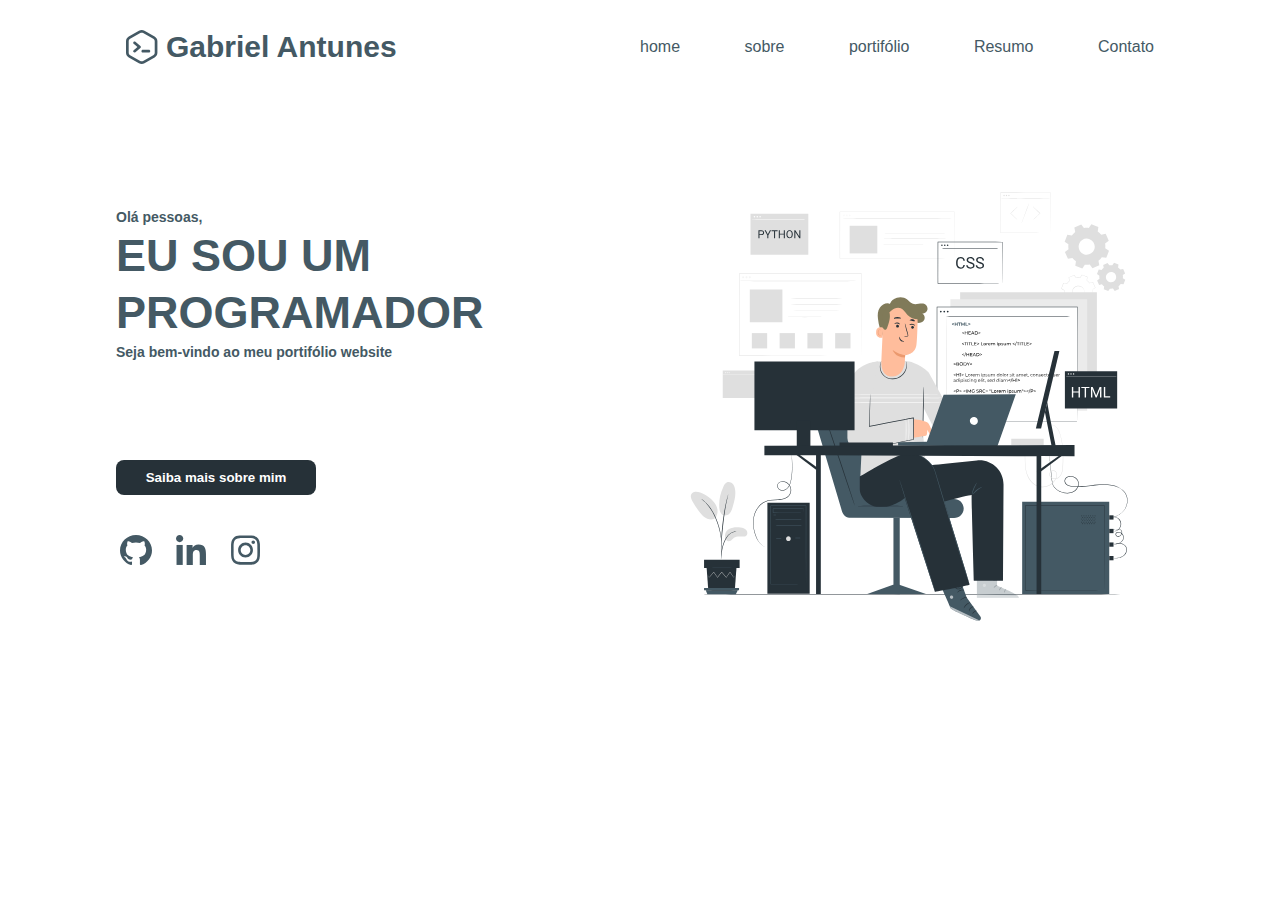
==== index.html @ 00f4fb03 "primeira etapa do portifólio" ====
<!DOCTYPE html>
<html lang="pt-br">
<head>
    <meta charset="UTF-8">
    <meta name="viewport" content="width=device-width, initial-scale=1.0">
    <link rel="stylesheet" href="style.css">
    <title>GabrielDEV</title>
</head>

<body>

    <div class="page">
        <div class="container">
            <header>
                <div class="nome-pessoal">
                    <p>Gabriel Antunes</p>
                </div>
                <div class="menus">
                    <a href="#">home</a>
                    <a href="#">sobre</a>
                    <a href="#">portifólio</a>
                    <a href="#">Resumo</a>
                    <a href="#">Contato</a>
                </div>
            </header>

            <main>

                <section id="home">
        
                    <div id="textos" class="divisor">
                        <p class="small-color">Olá pessoas,</p>
                        <p class="bold-big">EU SOU UM</p>
                        <p class="bold-big">PROGRAMADOR</p>
                        <p class="small-color">Seja bem-vindo ao meu portifólio website</p>

                        <div class="acessos">
                            <button id="aboutme-button">Saiba mais sobre mim</button>
                            <div class="social">
                            
                                <div class="git">
                                </div>
                                <div class="linkedin">
                                </div>
                                <div class="insta">
                            
                                </div>
                            </div>
                        </div>
                    </div>

                    <div id="arte-home" class="divisor">

                    </div>
        
                </section>
        
            </main>
        </div>
    </div>
    
</body>

</html>
---- style.css ----
* {
    margin: 0;
    padding: 0;
    font-family: Arial, Helvetica, sans-serif;
}

@keyframes animacaoHome {
    0%{left: -200px;}
    100%{left: 0;}
}

@keyframes corBotao {
    0%{background-color: #263138;}
    100%{background-color: #263138cf;}
}

.page {
    width: 100%;
    height: 100vh;
    display: flex;
    align-items: center;
    justify-content: center;
    overflow: hidden;
    position: absolute;
    animation-name: animacaoHome;
    animation-duration: 1s;
}

.container {
    width: 85%;
    height: 100vh;
}

header {
    display: flex;
    justify-content: space-around;
    margin: 30px;
    align-items: center;
}

.nome-pessoal {
    width: 50%;
    font-weight: bold;
    color: #445964;
}

.nome-pessoal p {
    background-image: url('img/Group.svg');
    background-repeat: no-repeat;
    background-position: 0%;
    background-size: auto 100%;
    padding-left: 40px;
    font-size: 30px;
}

.menus {
    width: 50%;
    display: flex;
    justify-content: space-between;
    flex-wrap: wrap;
}

.menus a {
    color: #445964;
    text-decoration: none;
}

.menus a:hover {
    color: #3d8bb6;
}

#home {
    width: 100%;
    height: 100vh;
    display: flex;
    justify-content: space-between;
    margin-top: 120px;
}

.divisor {
    width: 50%;
    height: 400px;
    padding: 20px;
}

.divisor p {
    margin-top: 5px;
}

#arte-home {
    background-image: url('img/Home_art.svg');
    background-position: center;
    background-size: auto 100%;
    background-repeat: no-repeat;
}

.bold-big {
    font-weight: bold;
    font-size: 45px;
    color: #445964;
}

.small-color {
    color: #445964;
    font-weight: 550;
    font-size: 14px;
}

.divisor button {
    padding: 10px;
    border: none;
    border-radius: 8px;
    background-color: #263138;
    color: white;
    font-weight: bold;
    width: 200px;
    margin-top: 100px;
    cursor: pointer;
}

.divisor button:hover {
    background-color: #263138cf;
    transform: scale(1.01);
    animation-name: corBotao;
    animation-duration: 1s;
}

.social {
    width: 150px;
    height: 50px;
    margin-top: 40px;
    display: flex;
    justify-content: space-between;
}

.social:hover {
    transform: scale(1.01);
}

.git {
    width: 40px;
    height: 30px;
    background-image: url('img/Git.svg');
    background-position: center;
    background-repeat: no-repeat;
    background-size: auto 100%;
    cursor: pointer;
}

.git:hover {
    transform: scale(1.09);
}

.linkedin {
    width: 40px;
    height: 30px;
    background-image: url('img/Linkedin.svg');
    background-position: center;
    background-repeat: no-repeat;
    background-size: auto 100%;
    cursor: pointer;
}

.linkedin:hover {
    transform: scale(1.09);
}

.insta {
    width: 40px;
    height: 30px;
    background-image: url('img/Instagram.svg');
    background-position: center;
    background-repeat: no-repeat;
    background-size: auto 100%;
    cursor: pointer;
}

.insta:hover {
    transform: scale(1.09);
}

@media only screen and (max-width: 600px) {
    #textos {
        width: 100%;
        background-position: center;
        background-size: auto 100%;
        background-repeat: no-repeat;
    }

    .container {
        width: 100%;
    }

    header {
        flex-direction: column;
    }

    .nome-pessoal {
        width: 100%;
        text-align: center;
    }

    .nome-pessoal p {
        font-size: 20px;
        background-position: 20%;
    }

    .menus {
        width: 100%;
        font-size: 12px;
        margin-top: 20px;
    }

    #home {
        flex-direction: column;
        margin-top: 20px;
    }

    .bold-big {
        font-size: 40px;
    }

    #arte-home {
        position: absolute;
        top: 60%;
        left: 50%;
        transform: translate(-50%, -50%);
        width: 100%;
        height: 220px;
        background-position: 20%;
    }

    .acessos {
        position: absolute;
        bottom: 0px;
    }
}
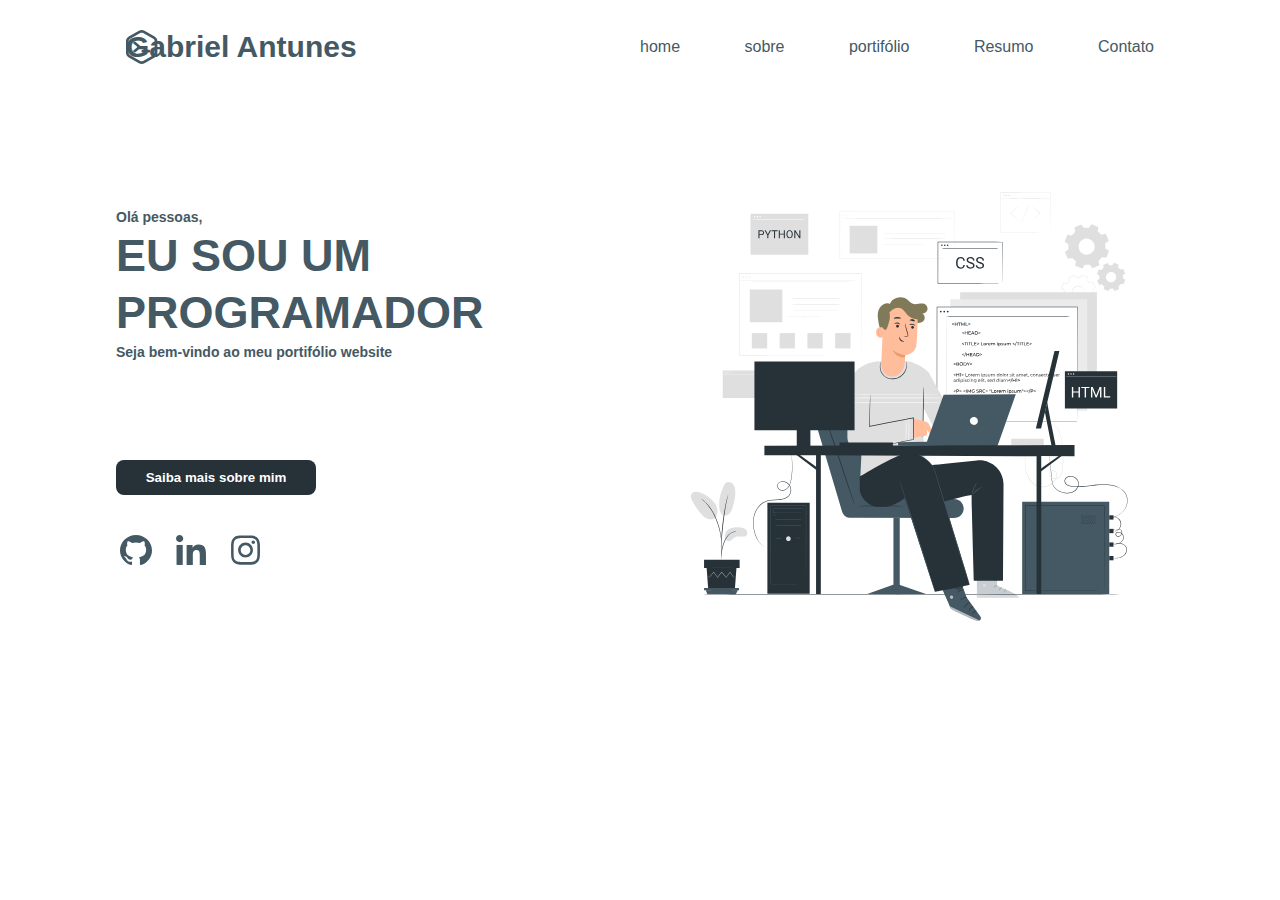
==== commit f6c24bf0: "Adição do Portifólio" ====
--- a/index.html
+++ b/index.html
@@ -1,5 +1,5 @@
 <!DOCTYPE html>
-<html lang="pt-br">
+<html lang="en">
 <head>
     <meta charset="UTF-8">
     <meta name="viewport" content="width=device-width, initial-scale=1.0">
@@ -16,9 +16,9 @@
                     <p>Gabriel Antunes</p>
                 </div>
                 <div class="menus">
-                    <a href="#">home</a>
-                    <a href="#">sobre</a>
-                    <a href="#">portifólio</a>
+                    <a href="index.html">home</a>
+                    <a href="sobre/index.html">sobre</a>
+                    <a href="portifolio/index.html">portifólio</a>
                     <a href="#">Resumo</a>
                     <a href="#">Contato</a>
                 </div>
@@ -53,11 +53,34 @@
 
                     </div>
         
-                </section>
-        
+                </section>        
             </main>
         </div>
     </div>
+
+    <script>
+
+        const botaoSobreMim = document.querySelector('#aboutme-button');
+        const git = document.querySelector('.git');
+        const linkedin = document.querySelector('.linkedin');
+        const insta = document.querySelector('.insta');
+
+        botaoSobreMim.addEventListener('click', function(){
+            window.location.href = 'sobre/index.html'
+        })
+
+        git.addEventListener('click', function(){
+            window.open('https://github.com/uobiel', '_blank')
+        })
+        
+        linkedin.addEventListener('click', function(){
+            window.open('https://www.linkedin.com/in/gabriel-antunes-873531208/', '_blank')
+        })
+        
+        insta.addEventListener('click', function(){
+            window.open('https://www.instagram.com/uobiel/', '_blank')
+        })
+    </script>
     
 </body>
 
--- a/style.css
+++ b/style.css
@@ -20,10 +20,10 @@
     display: flex;
     align-items: center;
     justify-content: center;
-    overflow: hidden;
     position: absolute;
     animation-name: animacaoHome;
     animation-duration: 1s;
+    overflow: hidden;
 }
 
 .container {
@@ -45,11 +45,10 @@
 }
 
 .nome-pessoal p {
-    background-image: url('img/Group.svg');
+    background-image: url('../img/Group.svg');
     background-repeat: no-repeat;
     background-position: 0%;
     background-size: auto 100%;
-    padding-left: 40px;
     font-size: 30px;
 }
 
@@ -179,7 +178,7 @@
     transform: scale(1.09);
 }
 
-@media only screen and (max-width: 600px) {
+@media only screen and (max-width: 700px) {
     #textos {
         width: 100%;
         background-position: center;
@@ -234,4 +233,5 @@
         position: absolute;
         bottom: 0px;
     }
-}+}
+
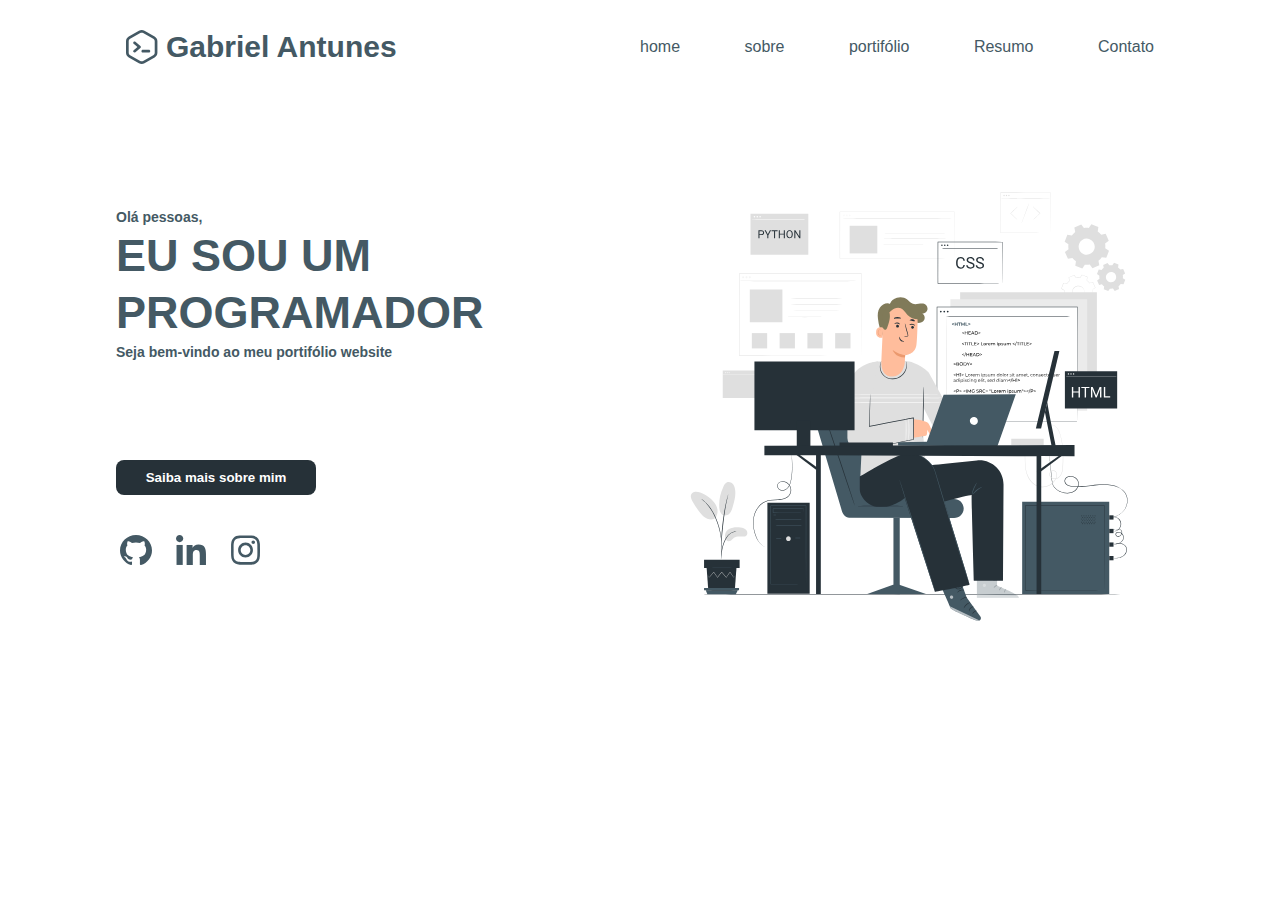
==== commit 60b8bdbc: "ajustes" ====
--- a/index.html
+++ b/index.html
@@ -4,6 +4,7 @@
     <meta charset="UTF-8">
     <meta name="viewport" content="width=device-width, initial-scale=1.0">
     <link rel="stylesheet" href="style.css">
+    <link rel="shortcut icon" href="img/pesquisa.png" type="image/x-icon">
     <title>GabrielDEV</title>
 </head>
 
--- a/style.css
+++ b/style.css
@@ -49,6 +49,7 @@
     background-repeat: no-repeat;
     background-position: 0%;
     background-size: auto 100%;
+    padding-left: 40px;
     font-size: 30px;
 }
 
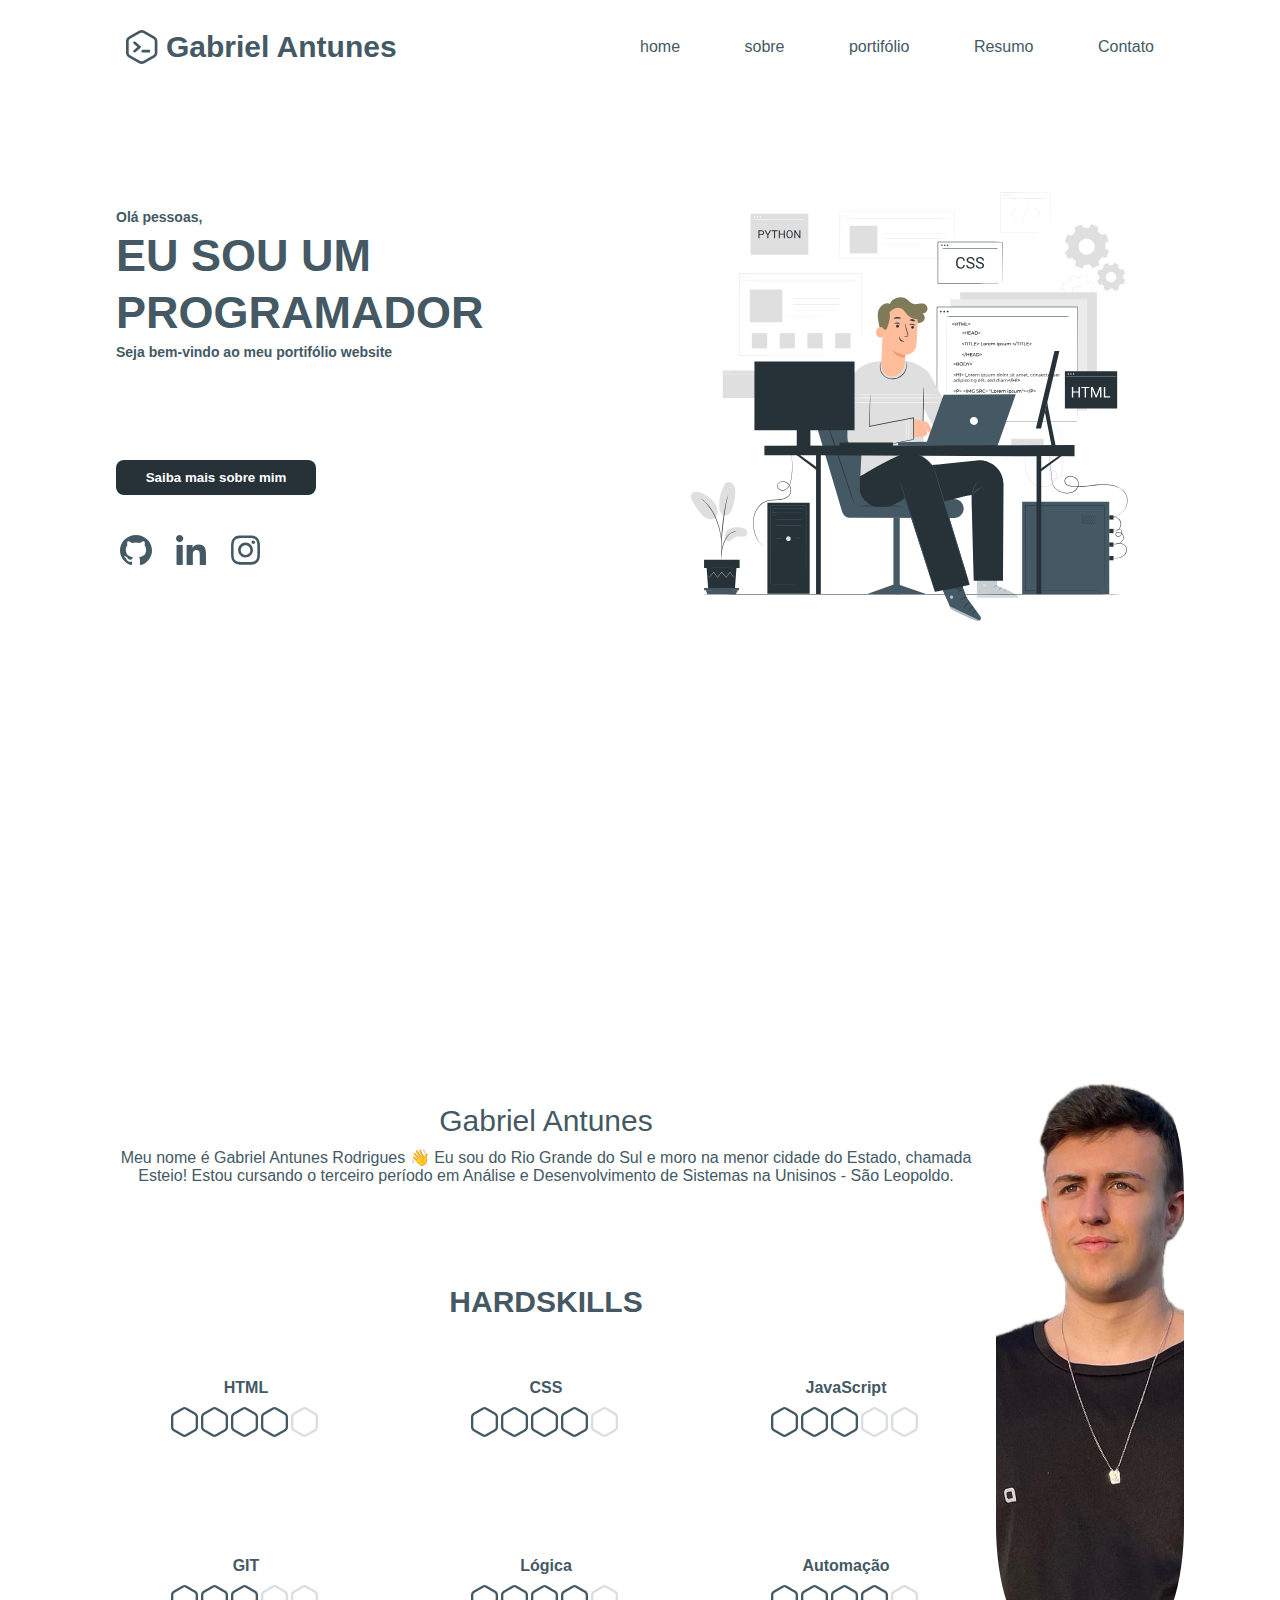
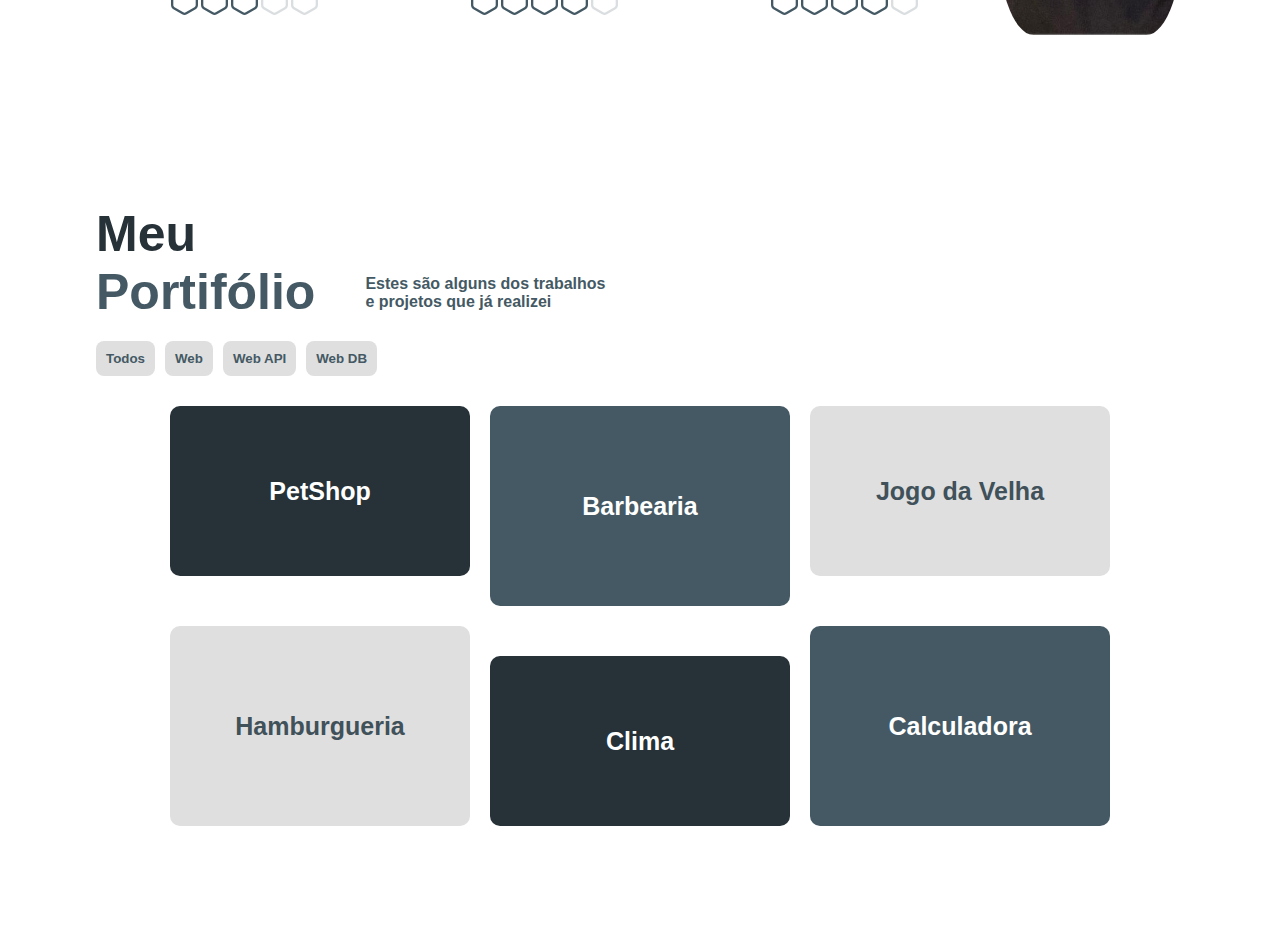
==== commit 91b6333e: "Ajuste onePage" ====
--- a/index.html
+++ b/index.html
@@ -17,9 +17,9 @@
                     <p>Gabriel Antunes</p>
                 </div>
                 <div class="menus">
-                    <a href="index.html">home</a>
-                    <a href="sobre/index.html">sobre</a>
-                    <a href="portifolio/index.html">portifólio</a>
+                    <a href="#">home</a>
+                    <a href="#">sobre</a>
+                    <a href="#">portifólio</a>
                     <a href="#">Resumo</a>
                     <a href="#">Contato</a>
                 </div>
@@ -56,33 +56,174 @@
         
                 </section>        
             </main>
+
+            <section id="about-me">
+
+                <div class="my-foto-responsiva">
+                    
+                </div>
+    
+                <div class="texto-sobre-mim">
+    
+                    <div class="text">
+                        <p id="my-name">Gabriel Antunes</p>
+                        <p>Meu nome é Gabriel Antunes Rodrigues 👋
+                            Eu sou do Rio Grande do Sul e moro na menor cidade do Estado, chamada Esteio! Estou cursando o terceiro período em Análise e Desenvolvimento de Sistemas na Unisinos - São Leopoldo.</p>
+                    </div>
+    
+                    <div id="hard-skills">
+                        <div class="linha">
+                            <p class="hardskills">HARDSKILLS</p>
+                        </div>
+                        <div class="linha">
+    
+                            <div class="container-skill">
+                                <div class="nome-skill">
+                                    <p>HTML</p>
+                                </div>
+                                <div class="level-skill skill1">
+                                    <div class="lvl1"></div>
+                                    <div class="lvl2"></div>
+                                    <div class="lvl3"></div>
+                                    <div class="lvl4"></div>
+                                    <div class="lvl5"></div>
+                                </div>
+                            </div>
+    
+                            <div class="container-skill">
+                                <div class="nome-skill">
+                                    <p>CSS</p>
+                                </div>
+                                <div class="level-skill skill2">
+                                    <div class="lvl1"></div>
+                                    <div class="lvl2"></div>
+                                    <div class="lvl3"></div>
+                                    <div class="lvl4"></div>
+                                    <div class="lvl5"></div>
+                                </div>
+                            </div>
+    
+                            <div class="container-skill">
+                                <div class="nome-skill">
+                                    <p>JavaScript</p>
+                                </div>
+                                <div class="level-skill skill3">
+                                    <div class="lvl1"></div>
+                                    <div class="lvl2"></div>
+                                    <div class="lvl3"></div>
+                                    <div class="lvl4"></div>
+                                    <div class="lvl5"></div>
+                                </div>
+                            </div>
+    
+                        </div>
+    
+    
+                        <div class="linha">
+    
+                            <div class="container-skill">
+                                <div class="nome-skill">
+                                    <p>GIT</p>
+                                </div>
+                                <div class="level-skill skill4">
+                                    <div class="lvl1"></div>
+                                    <div class="lvl2"></div>
+                                    <div class="lvl3"></div>
+                                    <div class="lvl4"></div>
+                                    <div class="lvl5"></div>
+                                </div>
+                            </div>
+    
+                            <div class="container-skill">
+                                <div class="nome-skill">
+                                    <p>Lógica</p>
+                                </div>
+                                <div class="level-skill skill5">
+                                    <div class="lvl1"></div>
+                                    <div class="lvl2"></div>
+                                    <div class="lvl3"></div>
+                                    <div class="lvl4"></div>
+                                    <div class="lvl5"></div>
+                                </div>
+                            </div>
+    
+                            <div class="container-skill">
+                                <div class="nome-skill">
+                                    <p>Automação</p>
+                                </div>
+                                <div class="level-skill skill6">
+                                    <div class="lvl1"></div>
+                                    <div class="lvl2"></div>
+                                    <div class="lvl3"></div>
+                                    <div class="lvl4"></div>
+                                    <div class="lvl5"></div>
+                                </div>
+                            </div>
+    
+                        </div>
+    
+                    </div>
+                </div>
+
+                <div class="container-foto">
+                    <div class="photo">
+                    </div>
+                </div>
+    
+            </section>
+
+            <section id="portifolio">
+                <div class="container-header">
+                    <div class="text">
+                        <p class="big-size">Meu</p>
+                        <p class="text-cor">Portifólio</p>
+                    </div>
+                    <div class="text-projetos">
+                        <p>Estes são alguns dos trabalhos e  projetos que já realizei</p>
+                    </div>
+                </div>
+
+                <div class="opcoes-projetos">
+                    <button>Todos</button>
+                    <button>Web</button>
+                    <button>Web API</button>
+                    <button>Web DB</button>
+                </div>
+
+
+                <div class="container-cards">
+
+                    <div class="linha-topo">
+                        <div id="card1" class="cardM dark">
+                            <p>PetShop</p>
+                        </div>
+                        <div id="card2" class="card gray">
+                            <p>Barbearia</p>
+                        </div>
+                        <div id="card3" class="cardM soft">
+                            <p>Jogo da Velha</p>
+                        </div>
+                    </div>
+
+                    <div class="linha-baixo">
+                        <div id="card4" class="card soft">
+                            <p>Hamburgueria</p>
+                        </div>
+                        <div id="card5" class="cardM dark">
+                            <p>Clima</p>
+                        </div>
+                        <div id="card6" class="card gray">
+                            <p>Calculadora</p>
+                        </div>
+                    </div>
+
+                </div>
+
+            </section>        
         </div>
     </div>
-
-    <script>
-
-        const botaoSobreMim = document.querySelector('#aboutme-button');
-        const git = document.querySelector('.git');
-        const linkedin = document.querySelector('.linkedin');
-        const insta = document.querySelector('.insta');
-
-        botaoSobreMim.addEventListener('click', function(){
-            window.location.href = 'sobre/index.html'
-        })
-
-        git.addEventListener('click', function(){
-            window.open('https://github.com/uobiel', '_blank')
-        })
-        
-        linkedin.addEventListener('click', function(){
-            window.open('https://www.linkedin.com/in/gabriel-antunes-873531208/', '_blank')
-        })
-        
-        insta.addEventListener('click', function(){
-            window.open('https://www.instagram.com/uobiel/', '_blank')
-        })
-    </script>
-    
+    
+    <script src="script.js"></script>
 </body>
 
 </html>--- a/style.css
+++ b/style.css
@@ -23,7 +23,6 @@
     position: absolute;
     animation-name: animacaoHome;
     animation-duration: 1s;
-    overflow: hidden;
 }
 
 .container {
@@ -236,3 +235,236 @@
     }
 }
 
+#about-me {
+    width: 100%;
+    display: flex;
+    flex-direction: row;
+    margin-bottom: 200px;
+}
+
+#about-me .container-foto {
+    width: 100%;
+    display: flex;
+    justify-content: center;
+}
+
+#about-me .photo {
+    width: 100%;
+    height: auto;
+    background-image: url('../img/my-foto.jpg');
+    background-repeat: no-repeat;
+    background-position: center;
+    background-size: auto 100%;
+    margin-bottom: 50px;
+    border-radius: 20%;
+}
+
+#about-me #my-name {
+    margin-bottom: 10px;
+    font-size: 30px;
+    color: #445964;
+}
+
+#about-me #hard-skills {
+    margin-top: 100px;
+}
+
+#about-me .linha {
+    display: flex;
+    width: 100%;
+    justify-content: space-around;
+    text-align: center;
+    color: #445964;
+    font-weight: bold;
+}
+
+#about-me .level-skill {
+    width: 200px;
+    height: 50px;
+    display: flex;
+    justify-content: center;
+}
+
+#about-me .container-skill {
+    margin: 50px;
+}
+
+.skill1 .lvl1, .skill1 .lvl2,.skill1 .lvl3, .skill1 .lvl4, 
+.skill2 .lvl1, .skill2 .lvl2,.skill2 .lvl3, .skill2 .lvl4,
+.skill3 .lvl1, .skill3 .lvl2,.skill3 .lvl3,
+.skill4 .lvl1, .skill4 .lvl2, .skill4 .lvl3,.skill4 .lvl4,
+.skill5 .lvl1, .skill5 .lvl2, .skill5 .lvl3,.skill5 .lvl4,
+.skill6 .lvl1, .skill6 .lvl2, .skill6 .lvl3,.skill6 .lvl4 {
+    width: 30px;
+    height: 30px;
+    background-image: url('../img/linhaOK.svg');
+    background-size: auto 100%;
+    background-repeat: no-repeat;
+}
+
+.skill1 .lvl5, 
+.skill2 .lvl5, 
+.skill3 .lvl4, .skill3 .lvl5,
+.skill4 .lvl5, .skill4 .lvl4,
+.skill5 .lvl5,
+.skill6 .lvl5 {
+    width: 30px;
+    height: 30px;
+    background-image: url('../img/linhaNOK.svg');
+    background-size: auto 100%;
+    background-repeat: no-repeat;
+}
+
+#about-me .texto-sobre-mim {
+    text-align: justify;
+}
+
+#about-me .text {
+    margin-top: 20px;
+    width: 100%;
+    text-align: center;
+    color: #445964;
+}
+
+#about-me .hardskills {
+    font-size: 30px;
+    margin-bottom: 10px;
+    font-weight: bold;
+    color: #445964;
+}
+
+
+#about-me .nome-skill {
+    margin-bottom: 10px;
+}
+
+#portifolio .text {
+    font-weight: bold;
+    color: #263138;
+    margin-right: 50px;
+}
+
+#portifolio .big-size {
+    font-size: 50px;
+}
+
+#portifolio .text-cor {
+    color: #445964;
+    font-size: 50px;
+}
+
+#portifolio .text-projetos {
+    width: 250px;
+    color: #445964;
+    font-weight: bold;
+    margin-top: 70px;
+}
+
+#portifolio .texto-buttons {
+    position: relative;
+    top: -100px;
+    left: 90px;
+}
+
+#portifolio .container-header, #portifolio  .opcoes-projetos {
+    display: flex;
+    position: relative;
+    top: -80px;
+    margin-top: 50px;
+}
+
+#portifolio .opcoes-projetos {
+    margin-top: 20px;
+}
+
+#portifolio .opcoes-projetos button {
+    padding: 10px;
+    border-radius: 8px;
+    border: none;
+    background-color: #DFDFDF;
+    color: #445964;
+    font-weight: bold;
+    cursor: pointer;
+    margin-right: 10px;
+}
+
+#portifolio .opcoes-projetos button:hover {
+    background-color: #445964;
+    color: white;
+}
+
+#portifolio .container-cards {
+    width: 100%;
+    margin-top: 10px;
+    display: flex;
+    justify-content: center;
+    align-items: center;
+    flex-direction: column;
+    margin-top: 40px;
+    position: relative;
+    top: -100px;
+}
+
+#portifolio .linha-topo {
+    width: 100%;
+    height: 50%;
+    display: flex;
+    justify-content: center;
+}
+
+#portifolio .linha-baixo {
+    width: 100%;
+    height: 50%;
+    display: flex;
+    justify-content: center;
+    align-items: end;
+}
+
+#portifolio .card {
+    width: 300px;
+    height: 200px;
+    border-radius: 10px;
+    margin: 10px;
+    display: flex;
+    justify-content: center;
+    align-items: center;
+    font-size: 25px;
+}
+
+#portifolio .cardM {
+    width: 300px;
+    height: 170px;
+    margin: 10px;
+    border-radius: 10px;
+    display: flex;
+    justify-content: center;
+    align-items: center;
+    font-size: 25px;
+}
+
+#portifolio .card:hover, .cardM:hover {
+    transform: scale(1.02);
+    cursor: pointer;
+}
+
+#portifolio .cabecalho-container {
+    display: flex;
+}
+
+#portifolio .dark {
+    background-color: #263138;
+    color: white;
+    font-weight: bold;
+}
+
+#portifolio .gray {
+    background-color: #445964;
+    color: white;
+    font-weight: bold;
+}
+
+#portifolio .soft {
+    background-color: #DFDFDF;
+    color: #40515a;
+    font-weight: bold;
+}